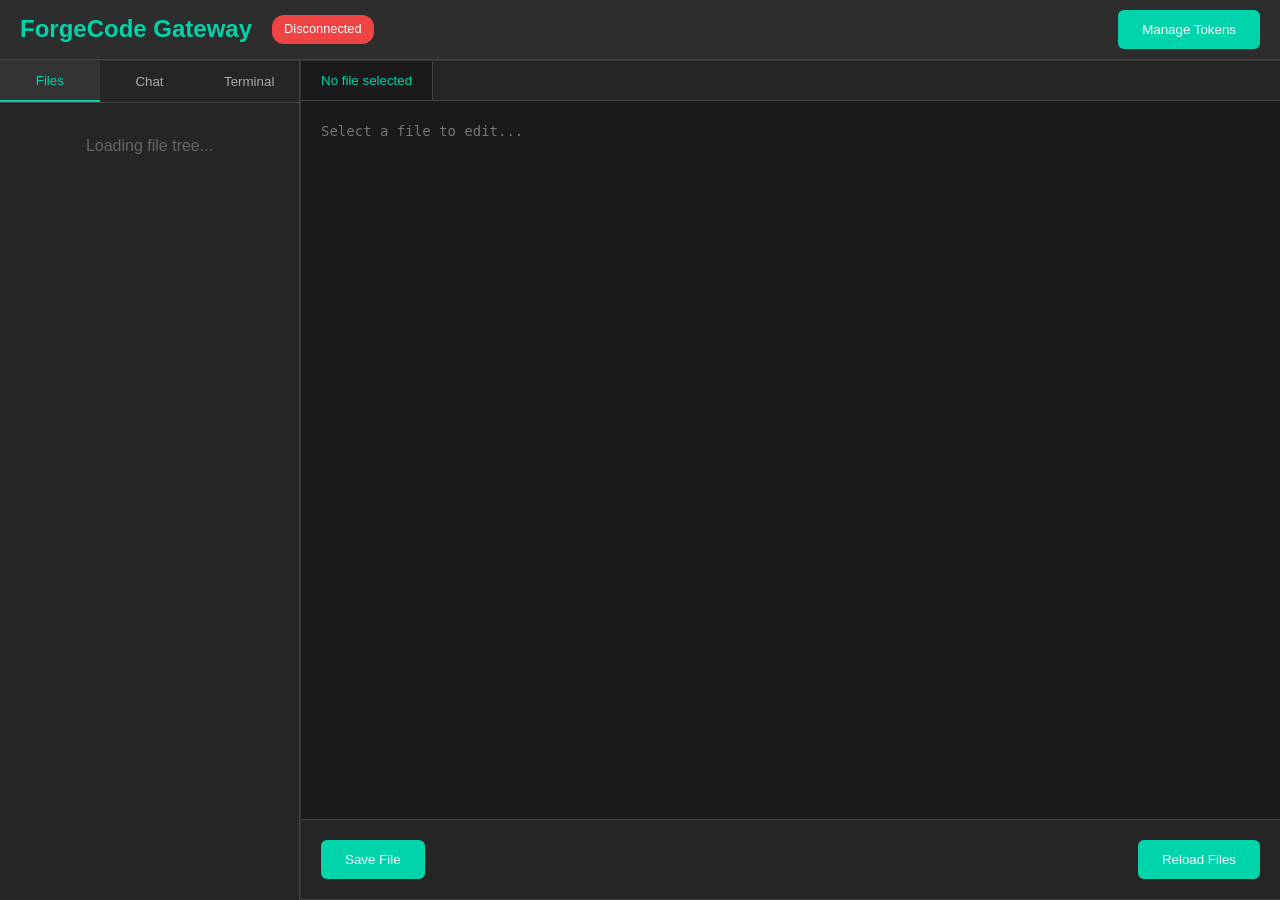
==== crates/forge_gateway/static/index.html @ e28138fa "feat: add implementation plan" ====
<!DOCTYPE html>
<html lang="en">
<head>
    <meta charset="UTF-8">
    <meta name="viewport" content="width=device-width, initial-scale=1.0">
    <title>ForgeCode Gateway</title>
    <style>
        * {
            margin: 0;
            padding: 0;
            box-sizing: border-box;
        }

        body {
            font-family: -apple-system, BlinkMacSystemFont, 'Segoe UI', Roboto, sans-serif;
            background: #1a1a1a;
            color: #e0e0e0;
            line-height: 1.6;
        }

        .container {
            display: grid;
            grid-template-columns: 300px 1fr;
            grid-template-rows: 60px 1fr;
            height: 100vh;
            gap: 1px;
            background: #333;
        }

        .header {
            grid-column: 1 / -1;
            background: #2d2d2d;
            border-bottom: 1px solid #444;
            display: flex;
            align-items: center;
            padding: 0 20px;
            gap: 20px;
        }

        .logo {
            font-size: 1.5rem;
            font-weight: bold;
            color: #00d4aa;
        }

        .status {
            padding: 4px 12px;
            border-radius: 12px;
            font-size: 0.8rem;
            font-weight: 500;
        }

        .status.connected { background: #10b981; color: white; }
        .status.disconnected { background: #ef4444; color: white; }

        .sidebar {
            background: #252525;
            border-right: 1px solid #444;
            display: flex;
            flex-direction: column;
            overflow: hidden;
        }

        .tab-buttons {
            display: flex;
            border-bottom: 1px solid #444;
        }

        .tab-button {
            flex: 1;
            padding: 12px;
            background: transparent;
            border: none;
            color: #aaa;
            cursor: pointer;
            transition: all 0.2s;
        }

        .tab-button.active {
            background: #333;
            color: #00d4aa;
            border-bottom: 2px solid #00d4aa;
        }

        .tab-button:hover {
            background: #2d2d2d;
        }

        .tab-content {
            flex: 1;
            overflow: auto;
            padding: 0;
        }

        .file-tree {
            padding: 10px;
        }

        .file-item {
            padding: 6px 12px;
            cursor: pointer;
            border-radius: 4px;
            margin: 2px 0;
            display: flex;
            align-items: center;
            gap: 8px;
        }

        .file-item:hover {
            background: #333;
        }

        .file-item.active {
            background: #00d4aa20;
            color: #00d4aa;
        }

        .file-icon {
            width: 16px;
            text-align: center;
        }

        .main-content {
            background: #1a1a1a;
            display: flex;
            flex-direction: column;
            overflow: hidden;
        }

        .editor-container {
            flex: 1;
            display: flex;
            flex-direction: column;
            border-bottom: 1px solid #444;
        }

        .editor-tabs {
            display: flex;
            background: #252525;
            border-bottom: 1px solid #444;
        }

        .editor-tab {
            padding: 12px 20px;
            background: transparent;
            border: none;
            color: #aaa;
            cursor: pointer;
            border-right: 1px solid #444;
        }

        .editor-tab.active {
            background: #1a1a1a;
            color: #00d4aa;
        }

        .editor-area {
            flex: 1;
            display: flex;
            flex-direction: column;
        }

        .editor {
            flex: 1;
            background: #1a1a1a;
            color: #e0e0e0;
            border: none;
            padding: 20px;
            font-family: 'Monaco', 'Menlo', 'Ubuntu Mono', monospace;
            font-size: 14px;
            line-height: 1.5;
            resize: none;
            outline: none;
        }

        .conversation-container {
            flex: 1;
            display: flex;
            flex-direction: column;
        }

        .messages {
            flex: 1;
            overflow-y: auto;
            padding: 20px;
        }

        .message {
            margin-bottom: 20px;
            padding: 15px;
            border-radius: 8px;
            max-width: 80%;
        }

        .message.user {
            background: #00d4aa20;
            margin-left: auto;
            border: 1px solid #00d4aa40;
        }

        .message.assistant {
            background: #333;
            margin-right: auto;
            border: 1px solid #444;
        }

        .message.system {
            background: #555;
            margin: 10px auto;
            text-align: center;
            font-size: 0.9rem;
            max-width: 60%;
        }

        .input-area {
            padding: 20px;
            border-top: 1px solid #444;
            background: #252525;
        }

        .input-row {
            display: flex;
            gap: 10px;
        }

        .message-input {
            flex: 1;
            padding: 12px;
            background: #333;
            border: 1px solid #444;
            border-radius: 6px;
            color: #e0e0e0;
            font-family: inherit;
        }

        .message-input:focus {
            outline: none;
            border-color: #00d4aa;
        }

        .send-button {
            padding: 12px 24px;
            background: #00d4aa;
            border: none;
            border-radius: 6px;
            color: white;
            cursor: pointer;
            font-weight: 500;
        }

        .send-button:hover {
            background: #00c299;
        }

        .send-button:disabled {
            background: #555;
            cursor: not-allowed;
        }

        .terminal-container {
            flex: 1;
            display: flex;
            flex-direction: column;
            background: #000;
            color: #00ff00;
            font-family: 'Monaco', 'Menlo', 'Ubuntu Mono', monospace;
            font-size: 14px;
        }

        .terminal-output {
            flex: 1;
            padding: 20px;
            overflow-y: auto;
            white-space: pre-wrap;
        }

        .terminal-input {
            padding: 12px 20px;
            background: transparent;
            border: none;
            border-top: 1px solid #333;
            color: #00ff00;
            font-family: inherit;
            font-size: inherit;
        }

        .terminal-input:focus {
            outline: none;
        }

        .command-prompt {
            color: #00ff00;
        }

        .hidden {
            display: none !important;
        }

        .loading {
            opacity: 0.6;
            pointer-events: none;
        }

        .error {
            color: #ff6b6b;
            background: #ff6b6b20;
            padding: 10px;
            border-radius: 4px;
            margin: 10px 0;
        }

        .success {
            color: #10b981;
            background: #10b98120;
            padding: 10px;
            border-radius: 4px;
            margin: 10px 0;
        }
    </style>
</head>
<body>
    <div class="container">
        <div class="header">
            <div class="logo">ForgeCode Gateway</div>
            <div class="status disconnected" id="status">Disconnected</div>
            <div style="flex: 1"></div>
            <button class="send-button" onclick="manageTokens()">Manage Tokens</button>
        </div>

        <div class="sidebar">
            <div class="tab-buttons">
                <button class="tab-button active" data-tab="files">Files</button>
                <button class="tab-button" data-tab="conversation">Chat</button>
                <button class="tab-button" data-tab="terminal">Terminal</button>
            </div>
            <div class="tab-content">
                <div class="file-tree" id="file-tree">
                    <div style="padding: 20px; text-align: center; color: #666;">
                        Loading file tree...
                    </div>
                </div>
                <div class="conversation-container hidden" id="conversation-sidebar">
                    <!-- Conversation history will go here -->
                </div>
                <div class="terminal-container hidden" id="terminal-sidebar">
                    <!-- Terminal session info will go here -->
                </div>
            </div>
        </div>

        <div class="main-content">
            <div class="editor-container" id="editor-view">
                <div class="editor-tabs">
                    <button class="editor-tab active" data-file="">No file selected</button>
                </div>
                <div class="editor-area">
                    <textarea class="editor" id="editor" placeholder="Select a file to edit..."></textarea>
                    <div class="input-area">
                        <div class="input-row">
                            <button class="send-button" onclick="saveFile()">Save File</button>
                            <div style="flex: 1"></div>
                            <button class="send-button" onclick="reloadFiles()">Reload Files</button>
                        </div>
                    </div>
                </div>
            </div>

            <div class="conversation-container hidden" id="conversation-view">
                <div class="messages" id="messages">
                    <div class="message system">
                        Welcome to ForgeCode Gateway. Start a conversation with the AI assistant.
                    </div>
                </div>
                <div class="input-area">
                    <div class="input-row">
                        <input type="text" class="message-input" id="message-input" placeholder="Type your message..." onkeypress="handleMessageKeypress(event)">
                        <button class="send-button" id="send-button" onclick="sendMessage()">Send</button>
                    </div>
                </div>
            </div>

            <div class="terminal-container hidden" id="terminal-view">
                <div class="terminal-output" id="terminal-output">
                    <div class="command-prompt">$ Welcome to ForgeCode Terminal</div>
                    <div class="command-prompt">$ Type commands below to execute them in the workspace</div>
                </div>
                <div class="input-area">
                    <div class="input-row">
                        <input type="text" class="terminal-input" id="terminal-input" placeholder="Type a command..." onkeypress="handleTerminalKeypress(event)">
                        <button class="send-button" onclick="executeCommand()">Execute</button>
                    </div>
                </div>
            </div>
        </div>
    </div>

    <!-- Token Management Modal -->
    <div id="token-modal" style="display: none; position: fixed; top: 0; left: 0; width: 100%; height: 100%; background: rgba(0,0,0,0.8); z-index: 1000;">
        <div style="position: absolute; top: 50%; left: 50%; transform: translate(-50%, -50%); background: #252525; padding: 30px; border-radius: 8px; width: 500px; max-width: 90vw;">
            <h3 style="margin-bottom: 20px;">Token Management</h3>
            <div id="token-list"></div>
            <div style="margin-top: 20px;">
                <button class="send-button" onclick="createToken()">Create New Token</button>
                <button style="margin-left: 10px; background: #666;" onclick="closeTokenModal()">Close</button>
            </div>
        </div>
    </div>

    <script src="app.js"></script>
</body>
</html>
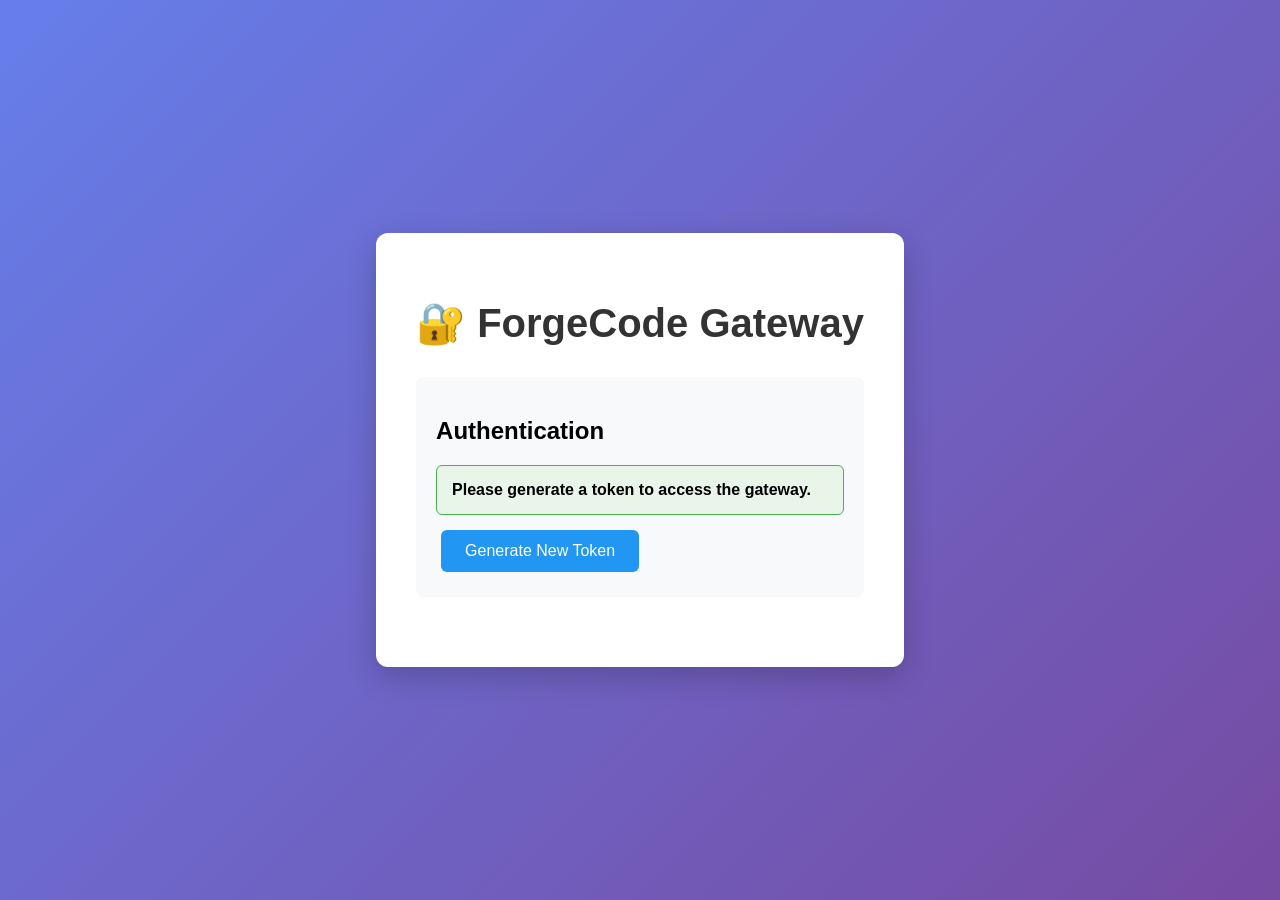
==== commit 21d26f8a: "feat: Complete forge_gateway implementation with WebSocket support and forgecode integration - Imple" ====
--- a/crates/forge_gateway/static/index.html
+++ b/crates/forge_gateway/static/index.html
@@ -4,408 +4,42 @@
     <meta charset="UTF-8">
     <meta name="viewport" content="width=device-width, initial-scale=1.0">
     <title>ForgeCode Gateway</title>
-    <style>
-        * {
-            margin: 0;
-            padding: 0;
-            box-sizing: border-box;
-        }
-
-        body {
-            font-family: -apple-system, BlinkMacSystemFont, 'Segoe UI', Roboto, sans-serif;
-            background: #1a1a1a;
-            color: #e0e0e0;
-            line-height: 1.6;
-        }
-
-        .container {
-            display: grid;
-            grid-template-columns: 300px 1fr;
-            grid-template-rows: 60px 1fr;
-            height: 100vh;
-            gap: 1px;
-            background: #333;
-        }
-
-        .header {
-            grid-column: 1 / -1;
-            background: #2d2d2d;
-            border-bottom: 1px solid #444;
-            display: flex;
-            align-items: center;
-            padding: 0 20px;
-            gap: 20px;
-        }
-
-        .logo {
-            font-size: 1.5rem;
-            font-weight: bold;
-            color: #00d4aa;
-        }
-
-        .status {
-            padding: 4px 12px;
-            border-radius: 12px;
-            font-size: 0.8rem;
-            font-weight: 500;
-        }
-
-        .status.connected { background: #10b981; color: white; }
-        .status.disconnected { background: #ef4444; color: white; }
-
-        .sidebar {
-            background: #252525;
-            border-right: 1px solid #444;
-            display: flex;
-            flex-direction: column;
-            overflow: hidden;
-        }
-
-        .tab-buttons {
-            display: flex;
-            border-bottom: 1px solid #444;
-        }
-
-        .tab-button {
-            flex: 1;
-            padding: 12px;
-            background: transparent;
-            border: none;
-            color: #aaa;
-            cursor: pointer;
-            transition: all 0.2s;
-        }
-
-        .tab-button.active {
-            background: #333;
-            color: #00d4aa;
-            border-bottom: 2px solid #00d4aa;
-        }
-
-        .tab-button:hover {
-            background: #2d2d2d;
-        }
-
-        .tab-content {
-            flex: 1;
-            overflow: auto;
-            padding: 0;
-        }
-
-        .file-tree {
-            padding: 10px;
-        }
-
-        .file-item {
-            padding: 6px 12px;
-            cursor: pointer;
-            border-radius: 4px;
-            margin: 2px 0;
-            display: flex;
-            align-items: center;
-            gap: 8px;
-        }
-
-        .file-item:hover {
-            background: #333;
-        }
-
-        .file-item.active {
-            background: #00d4aa20;
-            color: #00d4aa;
-        }
-
-        .file-icon {
-            width: 16px;
-            text-align: center;
-        }
-
-        .main-content {
-            background: #1a1a1a;
-            display: flex;
-            flex-direction: column;
-            overflow: hidden;
-        }
-
-        .editor-container {
-            flex: 1;
-            display: flex;
-            flex-direction: column;
-            border-bottom: 1px solid #444;
-        }
-
-        .editor-tabs {
-            display: flex;
-            background: #252525;
-            border-bottom: 1px solid #444;
-        }
-
-        .editor-tab {
-            padding: 12px 20px;
-            background: transparent;
-            border: none;
-            color: #aaa;
-            cursor: pointer;
-            border-right: 1px solid #444;
-        }
-
-        .editor-tab.active {
-            background: #1a1a1a;
-            color: #00d4aa;
-        }
-
-        .editor-area {
-            flex: 1;
-            display: flex;
-            flex-direction: column;
-        }
-
-        .editor {
-            flex: 1;
-            background: #1a1a1a;
-            color: #e0e0e0;
-            border: none;
-            padding: 20px;
-            font-family: 'Monaco', 'Menlo', 'Ubuntu Mono', monospace;
-            font-size: 14px;
-            line-height: 1.5;
-            resize: none;
-            outline: none;
-        }
-
-        .conversation-container {
-            flex: 1;
-            display: flex;
-            flex-direction: column;
-        }
-
-        .messages {
-            flex: 1;
-            overflow-y: auto;
-            padding: 20px;
-        }
-
-        .message {
-            margin-bottom: 20px;
-            padding: 15px;
-            border-radius: 8px;
-            max-width: 80%;
-        }
-
-        .message.user {
-            background: #00d4aa20;
-            margin-left: auto;
-            border: 1px solid #00d4aa40;
-        }
-
-        .message.assistant {
-            background: #333;
-            margin-right: auto;
-            border: 1px solid #444;
-        }
-
-        .message.system {
-            background: #555;
-            margin: 10px auto;
-            text-align: center;
-            font-size: 0.9rem;
-            max-width: 60%;
-        }
-
-        .input-area {
-            padding: 20px;
-            border-top: 1px solid #444;
-            background: #252525;
-        }
-
-        .input-row {
-            display: flex;
-            gap: 10px;
-        }
-
-        .message-input {
-            flex: 1;
-            padding: 12px;
-            background: #333;
-            border: 1px solid #444;
-            border-radius: 6px;
-            color: #e0e0e0;
-            font-family: inherit;
-        }
-
-        .message-input:focus {
-            outline: none;
-            border-color: #00d4aa;
-        }
-
-        .send-button {
-            padding: 12px 24px;
-            background: #00d4aa;
-            border: none;
-            border-radius: 6px;
-            color: white;
-            cursor: pointer;
-            font-weight: 500;
-        }
-
-        .send-button:hover {
-            background: #00c299;
-        }
-
-        .send-button:disabled {
-            background: #555;
-            cursor: not-allowed;
-        }
-
-        .terminal-container {
-            flex: 1;
-            display: flex;
-            flex-direction: column;
-            background: #000;
-            color: #00ff00;
-            font-family: 'Monaco', 'Menlo', 'Ubuntu Mono', monospace;
-            font-size: 14px;
-        }
-
-        .terminal-output {
-            flex: 1;
-            padding: 20px;
-            overflow-y: auto;
-            white-space: pre-wrap;
-        }
-
-        .terminal-input {
-            padding: 12px 20px;
-            background: transparent;
-            border: none;
-            border-top: 1px solid #333;
-            color: #00ff00;
-            font-family: inherit;
-            font-size: inherit;
-        }
-
-        .terminal-input:focus {
-            outline: none;
-        }
-
-        .command-prompt {
-            color: #00ff00;
-        }
-
-        .hidden {
-            display: none !important;
-        }
-
-        .loading {
-            opacity: 0.6;
-            pointer-events: none;
-        }
-
-        .error {
-            color: #ff6b6b;
-            background: #ff6b6b20;
-            padding: 10px;
-            border-radius: 4px;
-            margin: 10px 0;
-        }
-
-        .success {
-            color: #10b981;
-            background: #10b98120;
-            padding: 10px;
-            border-radius: 4px;
-            margin: 10px 0;
-        }
-    </style>
+    <link rel="stylesheet" href="/static/css/styles.css">
 </head>
 <body>
     <div class="container">
-        <div class="header">
-            <div class="logo">ForgeCode Gateway</div>
-            <div class="status disconnected" id="status">Disconnected</div>
-            <div style="flex: 1"></div>
-            <button class="send-button" onclick="manageTokens()">Manage Tokens</button>
-        </div>
+        <h1>🔐 ForgeCode Gateway</h1>
 
-        <div class="sidebar">
-            <div class="tab-buttons">
-                <button class="tab-button active" data-tab="files">Files</button>
-                <button class="tab-button" data-tab="conversation">Chat</button>
-                <button class="tab-button" data-tab="terminal">Terminal</button>
+        <!-- Authentication Section -->
+        <div class="auth-section" id="authSection">
+            <h2>Authentication</h2>
+            <div class="status" id="authStatus">
+                Please generate a token to access the gateway.
             </div>
-            <div class="tab-content">
-                <div class="file-tree" id="file-tree">
-                    <div style="padding: 20px; text-align: center; color: #666;">
-                        Loading file tree...
-                    </div>
-                </div>
-                <div class="conversation-container hidden" id="conversation-sidebar">
-                    <!-- Conversation history will go here -->
-                </div>
-                <div class="terminal-container hidden" id="terminal-sidebar">
-                    <!-- Terminal session info will go here -->
-                </div>
+            <button class="button" onclick="generateToken()">Generate New Token</button>
+            <div id="tokenInfo" class="hidden">
+                <p><strong>Your Token:</strong> <span id="tokenValue"></span></p>
+                <p><strong>Expires:</strong> <span id="tokenExpiry"></span></p>
+                <button class="button" onclick="validateToken()">Validate Token</button>
+                <button class="button" onclick="renewToken()">Renew Token</button>
+                <button class="button" onclick="connectGateway()">Connect to Gateway</button>
             </div>
         </div>
 
-        <div class="main-content">
-            <div class="editor-container" id="editor-view">
-                <div class="editor-tabs">
-                    <button class="editor-tab active" data-file="">No file selected</button>
-                </div>
-                <div class="editor-area">
-                    <textarea class="editor" id="editor" placeholder="Select a file to edit..."></textarea>
-                    <div class="input-area">
-                        <div class="input-row">
-                            <button class="send-button" onclick="saveFile()">Save File</button>
-                            <div style="flex: 1"></div>
-                            <button class="send-button" onclick="reloadFiles()">Reload Files</button>
-                        </div>
-                    </div>
-                </div>
+        <!-- Gateway Section -->
+        <div class="gateway-section hidden" id="gatewaySection">
+            <h2>Gateway Terminal</h2>
+            <div class="status" id="gatewayStatus">
+                Ready to execute commands.
             </div>
-
-            <div class="conversation-container hidden" id="conversation-view">
-                <div class="messages" id="messages">
-                    <div class="message system">
-                        Welcome to ForgeCode Gateway. Start a conversation with the AI assistant.
-                    </div>
-                </div>
-                <div class="input-area">
-                    <div class="input-row">
-                        <input type="text" class="message-input" id="message-input" placeholder="Type your message..." onkeypress="handleMessageKeypress(event)">
-                        <button class="send-button" id="send-button" onclick="sendMessage()">Send</button>
-                    </div>
-                </div>
-            </div>
-
-            <div class="terminal-container hidden" id="terminal-view">
-                <div class="terminal-output" id="terminal-output">
-                    <div class="command-prompt">$ Welcome to ForgeCode Terminal</div>
-                    <div class="command-prompt">$ Type commands below to execute them in the workspace</div>
-                </div>
-                <div class="input-area">
-                    <div class="input-row">
-                        <input type="text" class="terminal-input" id="terminal-input" placeholder="Type a command..." onkeypress="handleTerminalKeypress(event)">
-                        <button class="send-button" onclick="executeCommand()">Execute</button>
-                    </div>
-                </div>
+            <div class="terminal" id="terminal"></div>
+            <div>
+                <input type="text" id="command" placeholder="Enter command...">
+                <button class="button" onclick="sendCommand()">Execute</button>
             </div>
         </div>
     </div>
 
-    <!-- Token Management Modal -->
-    <div id="token-modal" style="display: none; position: fixed; top: 0; left: 0; width: 100%; height: 100%; background: rgba(0,0,0,0.8); z-index: 1000;">
-        <div style="position: absolute; top: 50%; left: 50%; transform: translate(-50%, -50%); background: #252525; padding: 30px; border-radius: 8px; width: 500px; max-width: 90vw;">
-            <h3 style="margin-bottom: 20px;">Token Management</h3>
-            <div id="token-list"></div>
-            <div style="margin-top: 20px;">
-                <button class="send-button" onclick="createToken()">Create New Token</button>
-                <button style="margin-left: 10px; background: #666;" onclick="closeTokenModal()">Close</button>
-            </div>
-        </div>
-    </div>
-
-    <script src="app.js"></script>
+    <script src="/static/js/app.js"></script>
 </body>
 </html>
--- a/static/css/styles.css
+++ b/static/css/styles.css
@@ -0,0 +1,82 @@
+body {
+    font-family: Arial, sans-serif;
+    margin: 0;
+    padding: 0;
+    background: linear-gradient(135deg, #667eea 0%, #764ba2 100%);
+    min-height: 100vh;
+    display: flex;
+    justify-content: center;
+    align-items: center;
+}
+.container {
+    max-width: 800px;
+    margin: 20px;
+    padding: 40px;
+    background: white;
+    border-radius: 12px;
+    box-shadow: 0 10px 30px rgba(0,0,0,0.2);
+}
+h1 {
+    color: #333;
+    text-align: center;
+    margin-bottom: 30px;
+    font-size: 2.5em;
+}
+.auth-section, .gateway-section {
+    margin: 30px 0;
+    padding: 20px;
+    border-radius: 8px;
+    background: #f8f9fa;
+}
+.status {
+    padding: 15px;
+    margin: 10px 0;
+    border-radius: 6px;
+    background: #e8f5e8;
+    border: 1px solid #4caf50;
+    font-weight: bold;
+}
+.error {
+    background: #ffebee;
+    border: 1px solid #f44336;
+    color: #c62828;
+}
+.terminal {
+    background: #000;
+    color: #00ff00;
+    padding: 15px;
+    border-radius: 4px;
+    font-family: 'Courier New', monospace;
+    height: 300px;
+    overflow-y: auto;
+    margin: 10px 0;
+}
+.button {
+    background: #2196f3;
+    color: white;
+    border: none;
+    padding: 12px 24px;
+    border-radius: 6px;
+    cursor: pointer;
+    font-size: 16px;
+    margin: 5px;
+    transition: background 0.3s;
+}
+.button:hover {
+    background: #1976d2;
+}
+.button:disabled {
+    background: #ccc;
+    cursor: not-allowed;
+}
+input[type="text"] {
+    padding: 12px;
+    border: 1px solid #ddd;
+    border-radius: 6px;
+    font-size: 16px;
+    width: 70%;
+    margin-right: 10px;
+}
+.hidden {
+    display: none;
+}
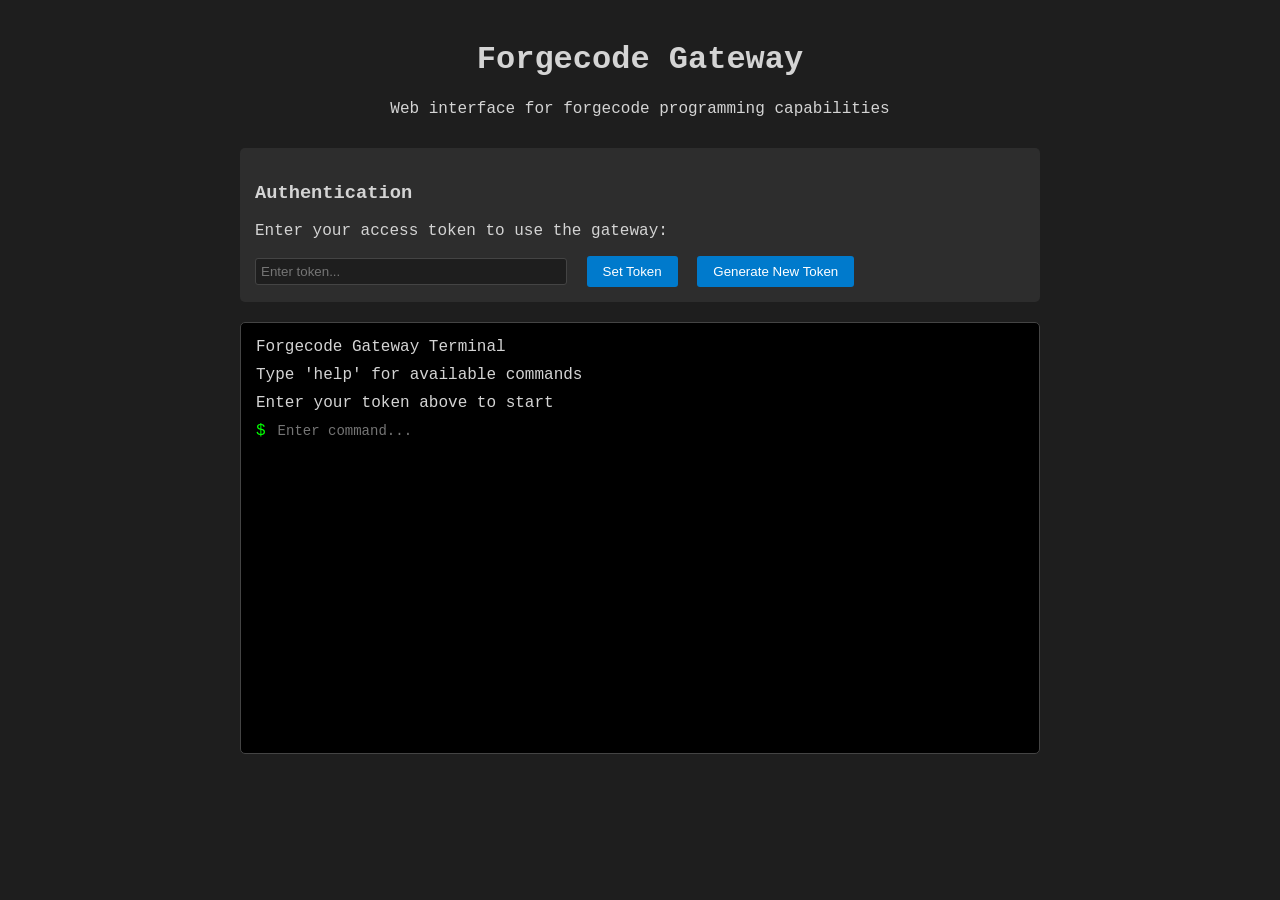
==== commit 485ad890: "feat: Complete forgecode gateway implementation with Actix-web, URL token auth, and service integrat" ====
--- a/crates/forge_gateway/static/index.html
+++ b/crates/forge_gateway/static/index.html
@@ -3,43 +3,254 @@
 <head>
     <meta charset="UTF-8">
     <meta name="viewport" content="width=device-width, initial-scale=1.0">
-    <title>ForgeCode Gateway</title>
-    <link rel="stylesheet" href="/static/css/styles.css">
+    <title>Forgecode Gateway</title>
+    <style>
+        body {
+            font-family: 'Courier New', monospace;
+            background-color: #1e1e1e;
+            color: #d4d4d4;
+            margin: 0;
+            padding: 20px;
+        }
+
+        .container {
+            max-width: 800px;
+            margin: 0 auto;
+        }
+
+        .header {
+            text-align: center;
+            margin-bottom: 30px;
+        }
+
+        .terminal {
+            background-color: #000;
+            border: 1px solid #444;
+            border-radius: 5px;
+            padding: 15px;
+            height: 400px;
+            overflow-y: auto;
+            margin-bottom: 20px;
+        }
+
+        .input-line {
+            display: flex;
+            align-items: center;
+            margin-bottom: 10px;
+        }
+
+        .prompt {
+            color: #00ff00;
+            margin-right: 10px;
+        }
+
+        .command-input {
+            background: transparent;
+            border: none;
+            color: #d4d4d4;
+            font-family: 'Courier New', monospace;
+            font-size: 14px;
+            outline: none;
+            flex: 1;
+        }
+
+        .output {
+            white-space: pre-wrap;
+            margin-bottom: 10px;
+        }
+
+        .success {
+            color: #00ff00;
+        }
+
+        .error {
+            color: #ff4444;
+        }
+
+        .auth-section {
+            background-color: #2d2d2d;
+            padding: 15px;
+            border-radius: 5px;
+            margin-bottom: 20px;
+        }
+
+        .token-input {
+            width: 300px;
+            padding: 5px;
+            background: #1e1e1e;
+            border: 1px solid #444;
+            color: #d4d4d4;
+            border-radius: 3px;
+        }
+
+        button {
+            background: #007acc;
+            border: none;
+            color: white;
+            padding: 8px 16px;
+            border-radius: 3px;
+            cursor: pointer;
+            margin-left: 10px;
+        }
+
+        button:hover {
+            background: #005a9e;
+        }
+
+        button:disabled {
+            background: #555;
+            cursor: not-allowed;
+        }
+
+        .hidden {
+            display: none;
+        }
+    </style>
 </head>
 <body>
     <div class="container">
-        <h1>🔐 ForgeCode Gateway</h1>
-
-        <!-- Authentication Section -->
+        <div class="header">
+            <h1>Forgecode Gateway</h1>
+            <p>Web interface for forgecode programming capabilities</p>
+        </div>
+
         <div class="auth-section" id="authSection">
-            <h2>Authentication</h2>
-            <div class="status" id="authStatus">
-                Please generate a token to access the gateway.
+            <h3>Authentication</h3>
+            <p>Enter your access token to use the gateway:</p>
+            <input type="text" id="tokenInput" class="token-input" placeholder="Enter token...">
+            <button onclick="setToken()">Set Token</button>
+            <button onclick="generateToken()">Generate New Token</button>
+            <span id="tokenStatus"></span>
+        </div>
+
+        <div class="terminal" id="terminalSection">
+            <div id="output">
+                <div class="output">Forgecode Gateway Terminal</div>
+                <div class="output">Type 'help' for available commands</div>
+                <div class="output">Enter your token above to start</div>
             </div>
-            <button class="button" onclick="generateToken()">Generate New Token</button>
-            <div id="tokenInfo" class="hidden">
-                <p><strong>Your Token:</strong> <span id="tokenValue"></span></p>
-                <p><strong>Expires:</strong> <span id="tokenExpiry"></span></p>
-                <button class="button" onclick="validateToken()">Validate Token</button>
-                <button class="button" onclick="renewToken()">Renew Token</button>
-                <button class="button" onclick="connectGateway()">Connect to Gateway</button>
-            </div>
-        </div>
-
-        <!-- Gateway Section -->
-        <div class="gateway-section hidden" id="gatewaySection">
-            <h2>Gateway Terminal</h2>
-            <div class="status" id="gatewayStatus">
-                Ready to execute commands.
-            </div>
-            <div class="terminal" id="terminal"></div>
-            <div>
-                <input type="text" id="command" placeholder="Enter command...">
-                <button class="button" onclick="sendCommand()">Execute</button>
+            <div class="input-line">
+                <span class="prompt">$</span>
+                <input type="text" id="commandInput" class="command-input" placeholder="Enter command..." disabled>
             </div>
         </div>
     </div>
 
-    <script src="/static/js/app.js"></script>
+    <script>
+        let currentToken = null;
+
+        function setToken() {
+            const tokenInput = document.getElementById('tokenInput');
+            const token = tokenInput.value.trim();
+
+            if (token) {
+                currentToken = token;
+                document.getElementById('tokenStatus').textContent = '✓ Token set';
+                document.getElementById('tokenStatus').className = 'success';
+                document.getElementById('commandInput').disabled = false;
+                document.getElementById('commandInput').focus();
+                addOutput('Token validated. You can now use the terminal.');
+            } else {
+                document.getElementById('tokenStatus').textContent = 'Please enter a token';
+                document.getElementById('tokenStatus').className = 'error';
+            }
+        }
+
+        async function generateToken() {
+            try {
+                const response = await fetch('/api/token/generate', {
+                    method: 'POST',
+                    headers: {
+                        'Content-Type': 'application/json',
+                    },
+                    body: JSON.stringify({
+                        permissions: ['execute', 'read', 'write']
+                    })
+                });
+
+                if (response.ok) {
+                    const data = await response.json();
+                    document.getElementById('tokenInput').value = data.token;
+                    document.getElementById('tokenStatus').textContent = '✓ Token generated';
+                    document.getElementById('tokenStatus').className = 'success';
+                    addOutput('New token generated. Click "Set Token" to use it.');
+                } else {
+                    throw new Error('Failed to generate token');
+                }
+            } catch (error) {
+                document.getElementById('tokenStatus').textContent = 'Error generating token';
+                document.getElementById('tokenStatus').className = 'error';
+                addOutput('Error: ' + error.message, 'error');
+            }
+        }
+
+        function addOutput(text, type = 'normal') {
+            const outputDiv = document.getElementById('output');
+            const outputLine = document.createElement('div');
+            outputLine.className = 'output ' + type;
+            outputLine.textContent = text;
+            outputDiv.appendChild(outputLine);
+
+            // Auto-scroll to bottom
+            outputDiv.scrollTop = outputDiv.scrollHeight;
+        }
+
+        async function executeCommand(command) {
+            if (!currentToken) {
+                addOutput('Error: No token set. Please set a token first.', 'error');
+                return;
+            }
+
+            addOutput('$ ' + command);
+
+            try {
+                const [cmd, ...args] = command.split(' ');
+
+                const response = await fetch('/api/command/execute', {
+                    method: 'POST',
+                    headers: {
+                        'Content-Type': 'application/json',
+                        'Authorization': 'Bearer ' + currentToken
+                    },
+                    body: JSON.stringify({
+                        command: cmd,
+                        args: args
+                    })
+                });
+
+                if (response.ok) {
+                    const data = await response.json();
+                    if (data.success) {
+                        addOutput(data.output, 'success');
+                    } else {
+                        addOutput(data.output, 'error');
+                    }
+                } else {
+                    throw new Error('Command execution failed');
+                }
+            } catch (error) {
+                addOutput('Error: ' + error.message, 'error');
+            }
+        }
+
+        // Handle command input
+        document.getElementById('commandInput').addEventListener('keypress', function(e) {
+            if (e.key === 'Enter') {
+                const command = this.value.trim();
+                if (command) {
+                    executeCommand(command);
+                    this.value = '';
+                }
+            }
+        });
+
+        // Check URL for token parameter
+        const urlParams = new URLSearchParams(window.location.search);
+        const urlToken = urlParams.get('token');
+        if (urlToken) {
+            document.getElementById('tokenInput').value = urlToken;
+            setToken();
+        }
+    </script>
 </body>
 </html>
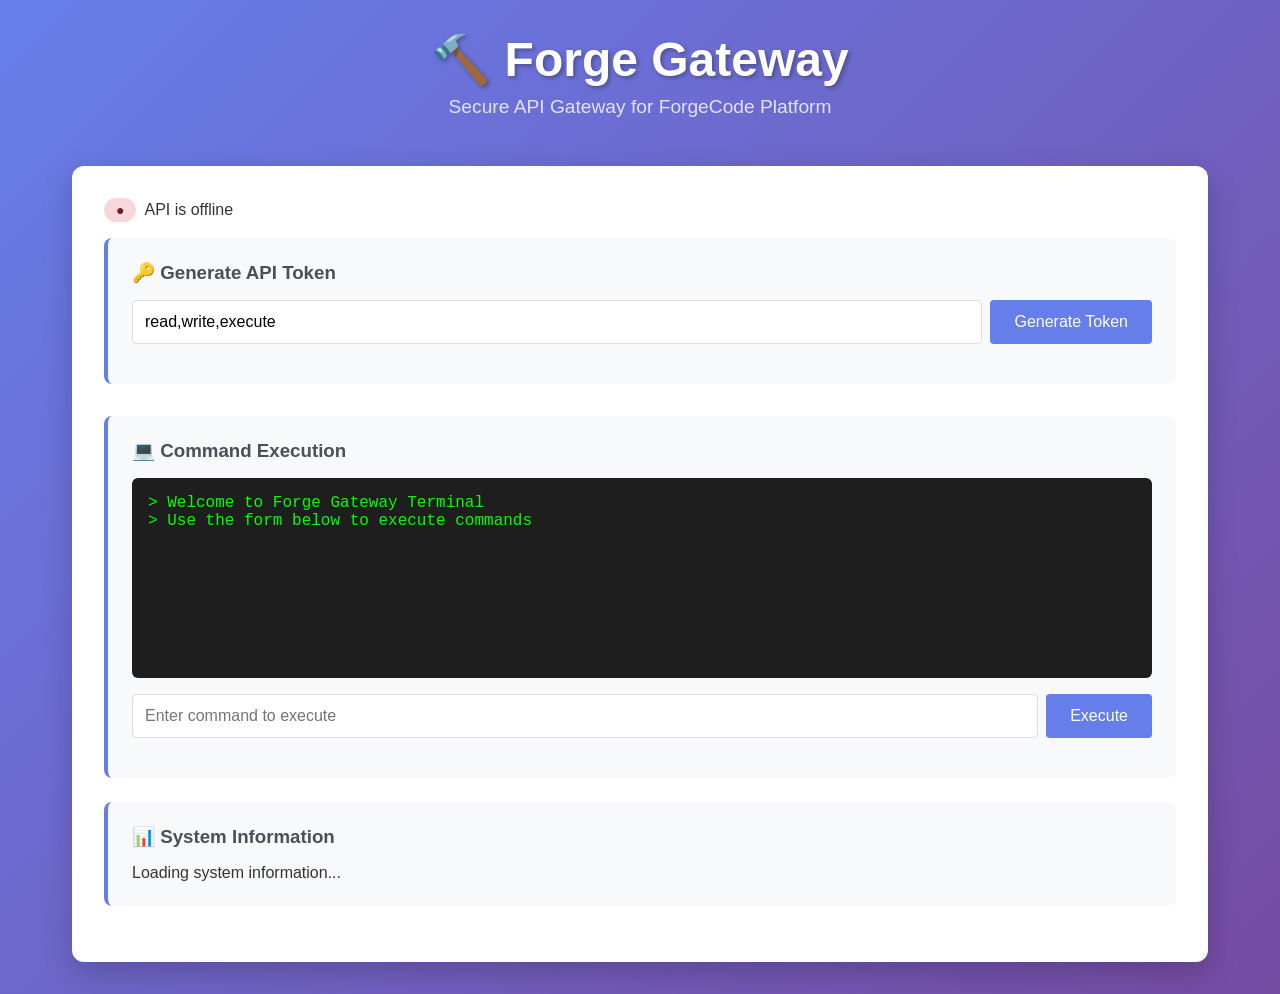
==== commit ce8d1682: "feat: Complete forge gateway implementation with security and real-time features - Implement secure " ====
--- a/crates/forge_gateway/static/index.html
+++ b/crates/forge_gateway/static/index.html
@@ -3,254 +3,357 @@
 <head>
     <meta charset="UTF-8">
     <meta name="viewport" content="width=device-width, initial-scale=1.0">
-    <title>Forgecode Gateway</title>
+    <title>Forge Gateway</title>
     <style>
+        * {
+            margin: 0;
+            padding: 0;
+            box-sizing: border-box;
+        }
+
         body {
-            font-family: 'Courier New', monospace;
-            background-color: #1e1e1e;
-            color: #d4d4d4;
-            margin: 0;
-            padding: 20px;
+            font-family: -apple-system, BlinkMacSystemFont, 'Segoe UI', Roboto, sans-serif;
+            background: linear-gradient(135deg, #667eea 0%, #764ba2 100%);
+            min-height: 100vh;
+            color: #333;
         }
 
         .container {
-            max-width: 800px;
+            max-width: 1200px;
             margin: 0 auto;
+            padding: 2rem;
         }
 
         .header {
             text-align: center;
-            margin-bottom: 30px;
+            margin-bottom: 3rem;
+        }
+
+        .header h1 {
+            color: white;
+            font-size: 3rem;
+            margin-bottom: 0.5rem;
+            text-shadow: 2px 2px 4px rgba(0,0,0,0.3);
+        }
+
+        .header p {
+            color: rgba(255,255,255,0.8);
+            font-size: 1.2rem;
+        }
+
+        .dashboard {
+            background: white;
+            border-radius: 12px;
+            padding: 2rem;
+            box-shadow: 0 10px 30px rgba(0,0,0,0.2);
+        }
+
+        .card {
+            background: #f8f9fa;
+            border-radius: 8px;
+            padding: 1.5rem;
+            margin-bottom: 1.5rem;
+            border-left: 4px solid #667eea;
+        }
+
+        .card h3 {
+            color: #495057;
+            margin-bottom: 1rem;
+        }
+
+        .status {
+            display: inline-block;
+            padding: 0.25rem 0.75rem;
+            border-radius: 20px;
+            font-size: 0.875rem;
+            font-weight: 600;
+        }
+
+        .status.online {
+            background: #d4edda;
+            color: #155724;
+        }
+
+        .status.offline {
+            background: #f8d7da;
+            color: #721c24;
         }
 
         .terminal {
-            background-color: #000;
-            border: 1px solid #444;
-            border-radius: 5px;
-            padding: 15px;
-            height: 400px;
+            background: #1e1e1e;
+            color: #00ff00;
+            font-family: 'Courier New', monospace;
+            padding: 1rem;
+            border-radius: 6px;
+            min-height: 200px;
+            max-height: 400px;
             overflow-y: auto;
-            margin-bottom: 20px;
-        }
-
-        .input-line {
+            margin-bottom: 1rem;
+        }
+
+        .input-group {
+            display: flex;
+            gap: 0.5rem;
+            margin-bottom: 1rem;
+        }
+
+        .input-group input {
+            flex: 1;
+            padding: 0.75rem;
+            border: 1px solid #ddd;
+            border-radius: 4px;
+            font-size: 1rem;
+        }
+
+        .btn {
+            background: #667eea;
+            color: white;
+            border: none;
+            padding: 0.75rem 1.5rem;
+            border-radius: 4px;
+            cursor: pointer;
+            font-size: 1rem;
+            transition: background 0.2s;
+        }
+
+        .btn:hover {
+            background: #5a6fd8;
+        }
+
+        .btn:disabled {
+            background: #ccc;
+            cursor: not-allowed;
+        }
+
+        .token-section {
+            margin-bottom: 2rem;
+        }
+
+        .token-display {
+            background: #e9ecef;
+            padding: 1rem;
+            border-radius: 4px;
+            font-family: monospace;
+            word-break: break-all;
+            margin-bottom: 1rem;
+        }
+
+        .api-status {
             display: flex;
             align-items: center;
-            margin-bottom: 10px;
-        }
-
-        .prompt {
-            color: #00ff00;
-            margin-right: 10px;
-        }
-
-        .command-input {
-            background: transparent;
-            border: none;
-            color: #d4d4d4;
-            font-family: 'Courier New', monospace;
-            font-size: 14px;
-            outline: none;
-            flex: 1;
-        }
-
-        .output {
-            white-space: pre-wrap;
-            margin-bottom: 10px;
-        }
-
-        .success {
-            color: #00ff00;
-        }
-
-        .error {
-            color: #ff4444;
-        }
-
-        .auth-section {
-            background-color: #2d2d2d;
-            padding: 15px;
-            border-radius: 5px;
-            margin-bottom: 20px;
-        }
-
-        .token-input {
-            width: 300px;
-            padding: 5px;
-            background: #1e1e1e;
-            border: 1px solid #444;
-            color: #d4d4d4;
-            border-radius: 3px;
-        }
-
-        button {
-            background: #007acc;
-            border: none;
-            color: white;
-            padding: 8px 16px;
-            border-radius: 3px;
-            cursor: pointer;
-            margin-left: 10px;
-        }
-
-        button:hover {
-            background: #005a9e;
-        }
-
-        button:disabled {
-            background: #555;
-            cursor: not-allowed;
-        }
-
-        .hidden {
-            display: none;
+            gap: 0.5rem;
+            margin-bottom: 1rem;
+        }
+
+        @media (max-width: 768px) {
+            .container {
+                padding: 1rem;
+            }
+
+            .header h1 {
+                font-size: 2rem;
+            }
         }
     </style>
 </head>
 <body>
     <div class="container">
         <div class="header">
-            <h1>Forgecode Gateway</h1>
-            <p>Web interface for forgecode programming capabilities</p>
+            <h1>🔨 Forge Gateway</h1>
+            <p>Secure API Gateway for ForgeCode Platform</p>
         </div>
 
-        <div class="auth-section" id="authSection">
-            <h3>Authentication</h3>
-            <p>Enter your access token to use the gateway:</p>
-            <input type="text" id="tokenInput" class="token-input" placeholder="Enter token...">
-            <button onclick="setToken()">Set Token</button>
-            <button onclick="generateToken()">Generate New Token</button>
-            <span id="tokenStatus"></span>
-        </div>
-
-        <div class="terminal" id="terminalSection">
-            <div id="output">
-                <div class="output">Forgecode Gateway Terminal</div>
-                <div class="output">Type 'help' for available commands</div>
-                <div class="output">Enter your token above to start</div>
+        <div class="dashboard">
+            <div class="api-status">
+                <span id="statusIndicator" class="status offline">●</span>
+                <span id="statusText">Checking API status...</span>
             </div>
-            <div class="input-line">
-                <span class="prompt">$</span>
-                <input type="text" id="commandInput" class="command-input" placeholder="Enter command..." disabled>
+
+            <div class="token-section">
+                <div class="card">
+                    <h3>🔑 Generate API Token</h3>
+                    <div class="input-group">
+                        <input type="text" id="permissionsInput" placeholder="Enter permissions (comma-separated)" value="read,write,execute">
+                        <button class="btn" onclick="generateToken()">Generate Token</button>
+                    </div>
+                    <div id="tokenResult" class="token-display" style="display: none;">
+                        <strong>Your API Token:</strong>
+                        <div id="generatedToken"></div>
+                        <div><small>Expires in: <span id="tokenExpiry"></span></small></div>
+                    </div>
+                </div>
+            </div>
+
+            <div class="card">
+                <h3>💻 Command Execution</h3>
+                <div class="terminal" id="terminalOutput">
+                    <div>> Welcome to Forge Gateway Terminal</div>
+                    <div>> Use the form below to execute commands</div>
+                </div>
+                <div class="input-group">
+                    <input type="text" id="commandInput" placeholder="Enter command to execute" onkeypress="handleKeyPress(event)">
+                    <button class="btn" onclick="executeCommand()" id="executeBtn">Execute</button>
+                </div>
+            </div>
+
+            <div class="card">
+                <h3>📊 System Information</h3>
+                <div id="systemInfo">
+                    <p>Loading system information...</p>
+                </div>
             </div>
         </div>
     </div>
 
     <script>
-        let currentToken = null;
-
-        function setToken() {
-            const tokenInput = document.getElementById('tokenInput');
-            const token = tokenInput.value.trim();
-
-            if (token) {
-                currentToken = token;
-                document.getElementById('tokenStatus').textContent = '✓ Token set';
-                document.getElementById('tokenStatus').className = 'success';
-                document.getElementById('commandInput').disabled = false;
-                document.getElementById('commandInput').focus();
-                addOutput('Token validated. You can now use the terminal.');
-            } else {
-                document.getElementById('tokenStatus').textContent = 'Please enter a token';
-                document.getElementById('tokenStatus').className = 'error';
-            }
-        }
-
+        // API base URL
+        const API_BASE = '/api';
+
+        // Check API status on load
+        async function checkApiStatus() {
+            try {
+                const response = await fetch(`${API_BASE}/health`);
+                const statusIndicator = document.getElementById('statusIndicator');
+                const statusText = document.getElementById('statusText');
+
+                if (response.ok) {
+                    statusIndicator.className = 'status online';
+                    statusIndicator.textContent = '●';
+                    statusText.textContent = 'API is online';
+                } else {
+                    throw new Error('API not responding');
+                }
+            } catch (error) {
+                const statusIndicator = document.getElementById('statusIndicator');
+                const statusText = document.getElementById('statusText');
+                statusIndicator.className = 'status offline';
+                statusIndicator.textContent = '●';
+                statusText.textContent = 'API is offline';
+            }
+        }
+
+        // Generate API token
         async function generateToken() {
+            const permissionsInput = document.getElementById('permissionsInput');
+            const permissions = permissionsInput.value.split(',').map(p => p.trim()).filter(p => p);
+
+            if (permissions.length === 0) {
+                alert('Please enter at least one permission');
+                return;
+            }
+
             try {
-                const response = await fetch('/api/token/generate', {
+                const response = await fetch(`${API_BASE}/auth/token`, {
                     method: 'POST',
                     headers: {
                         'Content-Type': 'application/json',
                     },
-                    body: JSON.stringify({
-                        permissions: ['execute', 'read', 'write']
-                    })
+                    body: JSON.stringify({ permissions })
                 });
 
                 if (response.ok) {
                     const data = await response.json();
-                    document.getElementById('tokenInput').value = data.token;
-                    document.getElementById('tokenStatus').textContent = '✓ Token generated';
-                    document.getElementById('tokenStatus').className = 'success';
-                    addOutput('New token generated. Click "Set Token" to use it.');
+                    const tokenResult = document.getElementById('tokenResult');
+                    const generatedToken = document.getElementById('generatedToken');
+                    const tokenExpiry = document.getElementById('tokenExpiry');
+
+                    generatedToken.textContent = data.token;
+                    tokenExpiry.textContent = `${data.expires_in} seconds`;
+                    tokenResult.style.display = 'block';
+
+                    // Copy token to clipboard
+                    navigator.clipboard.writeText(data.token);
+                    alert('Token generated and copied to clipboard!');
                 } else {
                     throw new Error('Failed to generate token');
                 }
             } catch (error) {
-                document.getElementById('tokenStatus').textContent = 'Error generating token';
-                document.getElementById('tokenStatus').className = 'error';
-                addOutput('Error: ' + error.message, 'error');
-            }
-        }
-
-        function addOutput(text, type = 'normal') {
-            const outputDiv = document.getElementById('output');
-            const outputLine = document.createElement('div');
-            outputLine.className = 'output ' + type;
-            outputLine.textContent = text;
-            outputDiv.appendChild(outputLine);
-
-            // Auto-scroll to bottom
-            outputDiv.scrollTop = outputDiv.scrollHeight;
-        }
-
-        async function executeCommand(command) {
-            if (!currentToken) {
-                addOutput('Error: No token set. Please set a token first.', 'error');
-                return;
-            }
-
-            addOutput('$ ' + command);
+                alert('Error generating token: ' + error.message);
+            }
+        }
+
+        // Execute command
+        async function executeCommand() {
+            const commandInput = document.getElementById('commandInput');
+            const executeBtn = document.getElementById('executeBtn');
+            const terminalOutput = document.getElementById('terminalOutput');
+
+            const command = commandInput.value.trim();
+            if (!command) return;
+
+            executeBtn.disabled = true;
+
+            // Add command to terminal
+            terminalOutput.innerHTML += `<div>> ${command}</div>`;
 
             try {
-                const [cmd, ...args] = command.split(' ');
-
-                const response = await fetch('/api/command/execute', {
+                const token = localStorage.getItem('forge_token');
+                if (!token) {
+                    terminalOutput.innerHTML += '<div style="color: #ff6b6b;">Error: No API token found. Generate a token first.</div>';
+                    return;
+                }
+
+                const response = await fetch(`${API_BASE}/execute`, {
                     method: 'POST',
                     headers: {
                         'Content-Type': 'application/json',
-                        'Authorization': 'Bearer ' + currentToken
+                        'Authorization': `Bearer ${token}`
                     },
-                    body: JSON.stringify({
-                        command: cmd,
-                        args: args
-                    })
+                    body: JSON.stringify({ command })
                 });
 
                 if (response.ok) {
                     const data = await response.json();
-                    if (data.success) {
-                        addOutput(data.output, 'success');
-                    } else {
-                        addOutput(data.output, 'error');
-                    }
+                    terminalOutput.innerHTML += `<div>${data.output}</div>`;
                 } else {
-                    throw new Error('Command execution failed');
+                    const error = await response.json();
+                    terminalOutput.innerHTML += `<div style="color: #ff6b6b;">Error: ${error.error}</div>`;
                 }
             } catch (error) {
-                addOutput('Error: ' + error.message, 'error');
-            }
-        }
-
-        // Handle command input
-        document.getElementById('commandInput').addEventListener('keypress', function(e) {
-            if (e.key === 'Enter') {
-                const command = this.value.trim();
-                if (command) {
-                    executeCommand(command);
-                    this.value = '';
-                }
+                terminalOutput.innerHTML += `<div style="color: #ff6b6b;">Error: ${error.message}</div>`;
+            }
+
+            commandInput.value = '';
+            executeBtn.disabled = false;
+            terminalOutput.scrollTop = terminalOutput.scrollHeight;
+        }
+
+        // Handle Enter key in command input
+        function handleKeyPress(event) {
+            if (event.key === 'Enter') {
+                executeCommand();
+            }
+        }
+
+        // Load system information
+        async function loadSystemInfo() {
+            try {
+                const response = await fetch(`${API_BASE}/system/info`);
+                if (response.ok) {
+                    const data = await response.json();
+                    const systemInfo = document.getElementById('systemInfo');
+                    systemInfo.innerHTML = `
+                        <p><strong>Version:</strong> ${data.version || 'Unknown'}</p>
+                        <p><strong>Uptime:</strong> ${data.uptime || 'Unknown'}</p>
+                        <p><strong>Active Tokens:</strong> ${data.active_tokens || 'Unknown'}</p>
+                    `;
+                }
+            } catch (error) {
+                console.error('Failed to load system info:', error);
+            }
+        }
+
+        // Initialize on page load
+        document.addEventListener('DOMContentLoaded', function() {
+            checkApiStatus();
+            loadSystemInfo();
+
+            // Check for existing token
+            const existingToken = localStorage.getItem('forge_token');
+            if (existingToken) {
+                document.getElementById('permissionsInput').value = 'read,write,execute';
             }
         });
-
-        // Check URL for token parameter
-        const urlParams = new URLSearchParams(window.location.search);
-        const urlToken = urlParams.get('token');
-        if (urlToken) {
-            document.getElementById('tokenInput').value = urlToken;
-            setToken();
-        }
     </script>
 </body>
 </html>
